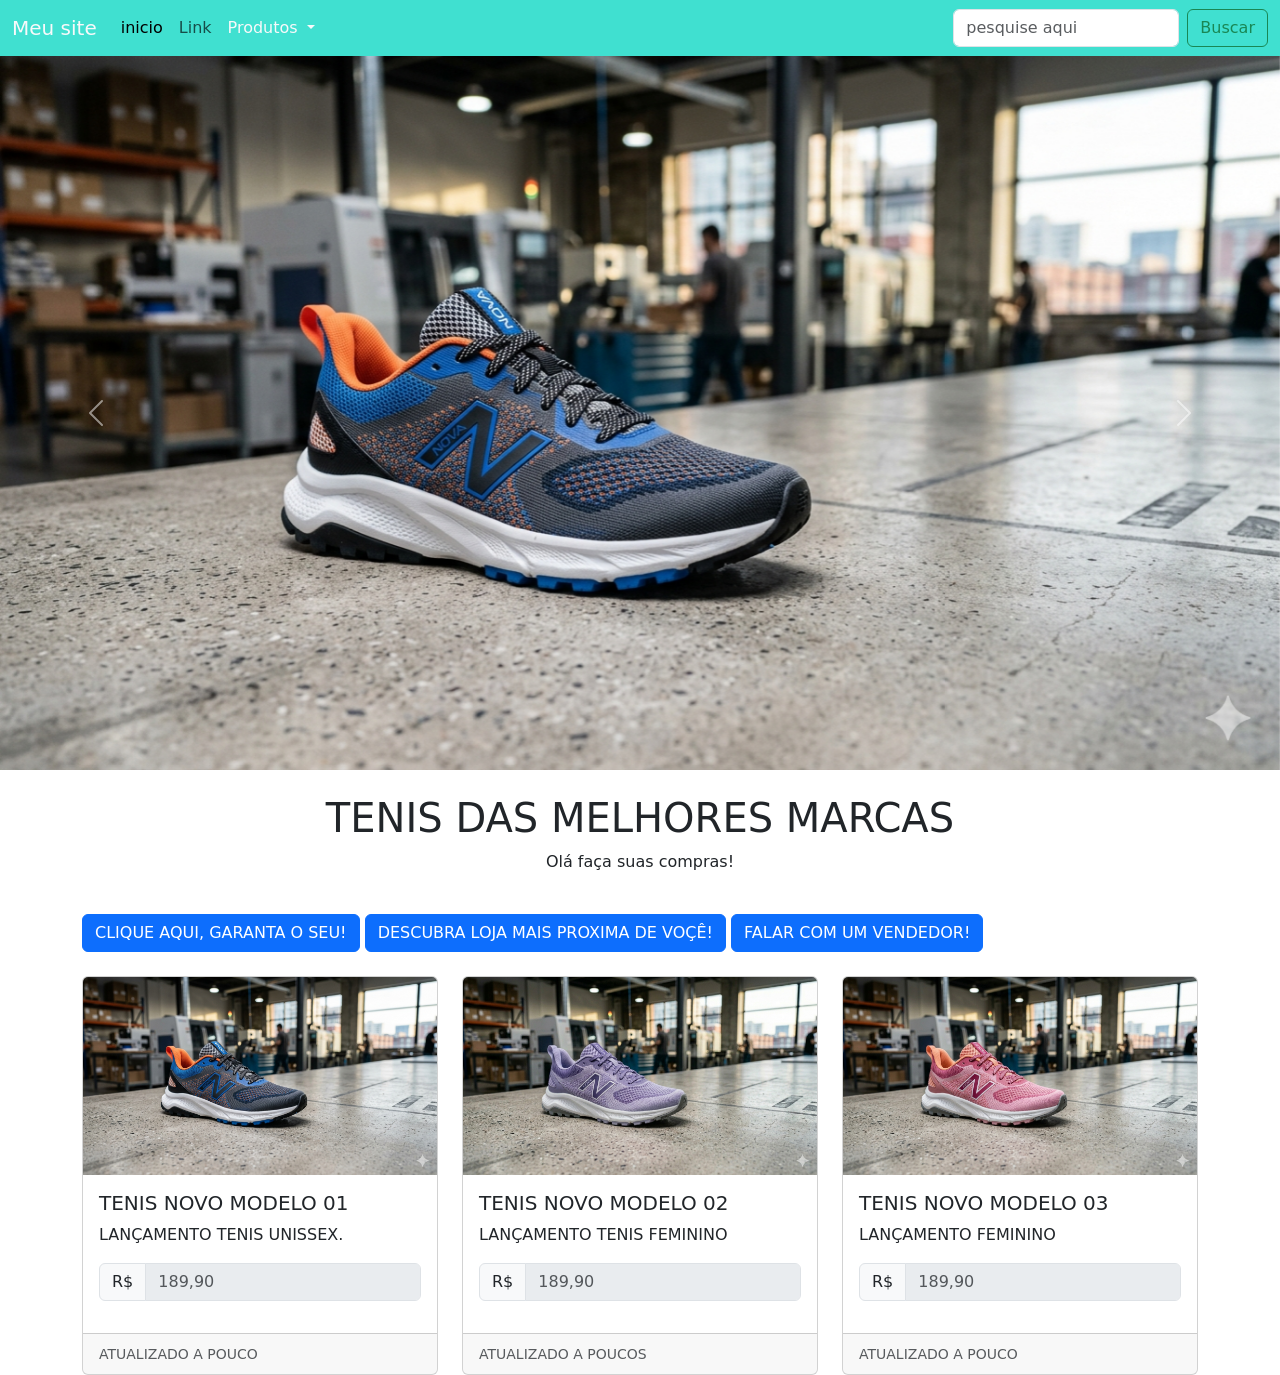
==== index.html @ 1cbfd40e "Hj adiconei imangens, criei cards,adicionaie valores e descrições dos itens do site" ====
<!DOCTYPE html>
<html lang="pt-br">

<head>
    <meta charset="UTF-8">
    <meta name="viewport" content="width=device-width, initial-scale=1.0">
    <title>Eduarda melo</title>
    <link rel="stylesheet" href="style.css">
    <link href="https://cdn.jsdelivr.net/npm/bootstrap@5.3.8/dist/css/bootstrap.min.css" rel="stylesheet"
        integrity="sha384-sRIl4kxILFvY47J16cr9ZwB07vP4J8+LH7qKQnuqkuIAvNWLzeN8tE5YBujZqJLB" crossorigin="anonymous">
</head>

<body>
    <nav class="navbar navbar-expand-lg text-light" style="background-color: turquoise;" ">
  <div class=" container-fluid">
        <a class="navbar-brand text-light" href="#">Meu site</a>
        <button class="navbar-toggler" type="button" data-bs-toggle="collapse" data-bs-target="#navbarSupportedContent"
            aria-controls="navbarSupportedContent" aria-expanded="false" aria-label="Toggle navigation">
            <span class="navbar-toggler-icon"></span>
        </button>
        <div class="collapse navbar-collapse" id="navbarSupportedContent">
            <ul class="navbar-nav me-auto mb-2 mb-lg-0">
                <li class="nav-item">
                    <a class="nav-link active" aria-current="page" href="#">inicio
                    </a>
                </li>
                <li class="nav-item">
                    <a class="nav-link" href="#">Link</a>
                </li>
                <li class="nav-item dropdown">
                    <a class="nav-link dropdown-toggle text-light href=" #" role="button" data-bs-toggle="dropdown"
                        aria-expanded="false">
                        Produtos
                    </a>
                    <ul class="dropdown-menu">
                        <li><a class="dropdown-item" href="#">Celulares</a></li>
                        <li><a class="dropdown-item" href="#">Air fry </a></li>
                        - <li>
                            <hr class="dropdown-divider">
                        </li>
                        <li><a class="dropdown-item" href="#">Something else here</a></li>
                    </ul>
                </li>
            </ul>
            <form class="d-flex" role="search">
                <input class="form-control me-2" type="search" placeholder="pesquise aqui" aria-label="Search" />
                <button class="btn btn-outline-success" type="submit">Buscar
                </button>
            </form>
        </div>
        </div>
    </nav>

    <div id="carouselExample" class="carousel slide">
        <div class="carousel-inner">
            <div class="carousel-item active">
                <img src="/imagens/tenis1.png" class="d-block w-100" alt="...">
            </div>
            <div class="carousel-item">
                <img src="imagens/tenis2.png" class="d-block w-100" alt="...">
            </div>
            <div class="carousel-item">
                <img src="imagens/tenis3.png" class="d-block w-100" alt="...">
            </div>
            <div class="carousel-item">
                <img src="imagens/tenis2.png" class="d-block w-100" alt="...">
            </div>
        </div>
        <button class="carousel-control-prev" type="button" data-bs-target="#carouselExample" data-bs-slide="prev">
            <span class="carousel-control-prev-icon" aria-hidden="true"></span>
            <span class="visually-hidden">Previous</span>
        </button>
        <button class="carousel-control-next" type="button" data-bs-target="#carouselExample" data-bs-slide="next">
            <span class="carousel-control-next-icon" aria-hidden="true"></span>
            <span class="visually-hidden">Next</span>
        </button>


    </div>
    <div class="container">
        <br>

        <h1 class="text-center">TENIS DAS MELHORES MARCAS</h1>
        <p class="text-center">Olá faça suas compras!</p>
        <br>
        <a href="" class="btn btn-primary">CLIQUE AQUI, GARANTA O SEU!</a>
        <a href="" class="btn btn-primary">DESCUBRA LOJA MAIS PROXIMA DE VOÇÊ!</a>
        <a href="" class="btn btn-primary">FALAR COM UM VENDEDOR!</a>
        <br>
        <br>
        <div class="row row-cols-1 row-cols-md-3 g-4">
            <div class="col">
                <div class="card h-100">
                    <img src="imagens/tenis1.png" class="card-img-top" alt="...">
                    <div class="card-body">
                        <h5 class="card-title">TENIS NOVO MODELO 01</h5>
                        <p class="card-text">LANÇAMENTO TENIS UNISSEX.</p>
                        <div class="input-group mb-3">
                            <span class="input-group-text">R$ </span>
                            <input type="text" class="form-control" placeholder="189,90" disabled>
                        </div>

                    </div>
                    <div class="card-footer">
                        <small class="text-body-secondary">ATUALIZADO A POUCO</small>
                    </div>
                </div>
            </div>
            <div class="col">
                <div class="card h-100">
                    <img src="imagens/tenis2.png" class="card-img-top" alt="...">
                    <div class="card-body">
                        <h5 class="card-title">TENIS NOVO MODELO 02</h5>
                        <p class="card-text">LANÇAMENTO TENIS FEMININO</p>
                                                <div class="input-group mb-3">
                            <span class="input-group-text">R$ </span>
                            <input type="text" class="form-control" placeholder="189,90" disabled>
                        </div>
                    </div>
                    <div class="card-footer">
                        <small class="text-body-secondary">ATUALIZADO A POUCOS</small>
                    </div>
                </div>
            </div>
            <div class="col">
                <div class="card h-100">
                    <img src="imagens/tenis3.png" class="card-img-top" alt="...">
                    <div class="card-body">
                        <h5 class="card-title">TENIS NOVO MODELO 03</h5>
                        <p class="card-text">LANÇAMENTO FEMININO </p>
                                                <div class="input-group mb-3">
                            <span class="input-group-text">R$ </span>
                            <input type="text" class="form-control" placeholder="189,90" disabled>
                        </div>
                    </div>
                    <div class="card-footer">
                        <small class="text-body-secondary">ATUALIZADO A POUCO</small>
                    </div>
                </div>
            </div>
        </div>
    </div>
</body>
<script src="https://cdn.jsdelivr.net/npm/bootstrap@5.3.8/dist/js/bootstrap.bundle.min.js"
    integrity="sha384-FKyoEForCGlyvwx9Hj09JcYn3nv7wiPVlz7YYwJrWVcXK/BmnVDxM+D2scQbITxI"
    crossorigin="anonymous"></script>

</html>
---- style.css ----
body {
     font-family:Arial, sans-serif;
    background-color: #f0bf97;
    color: #e914c9;
}
h1{
    color:rgb(0, 0, 0);
}
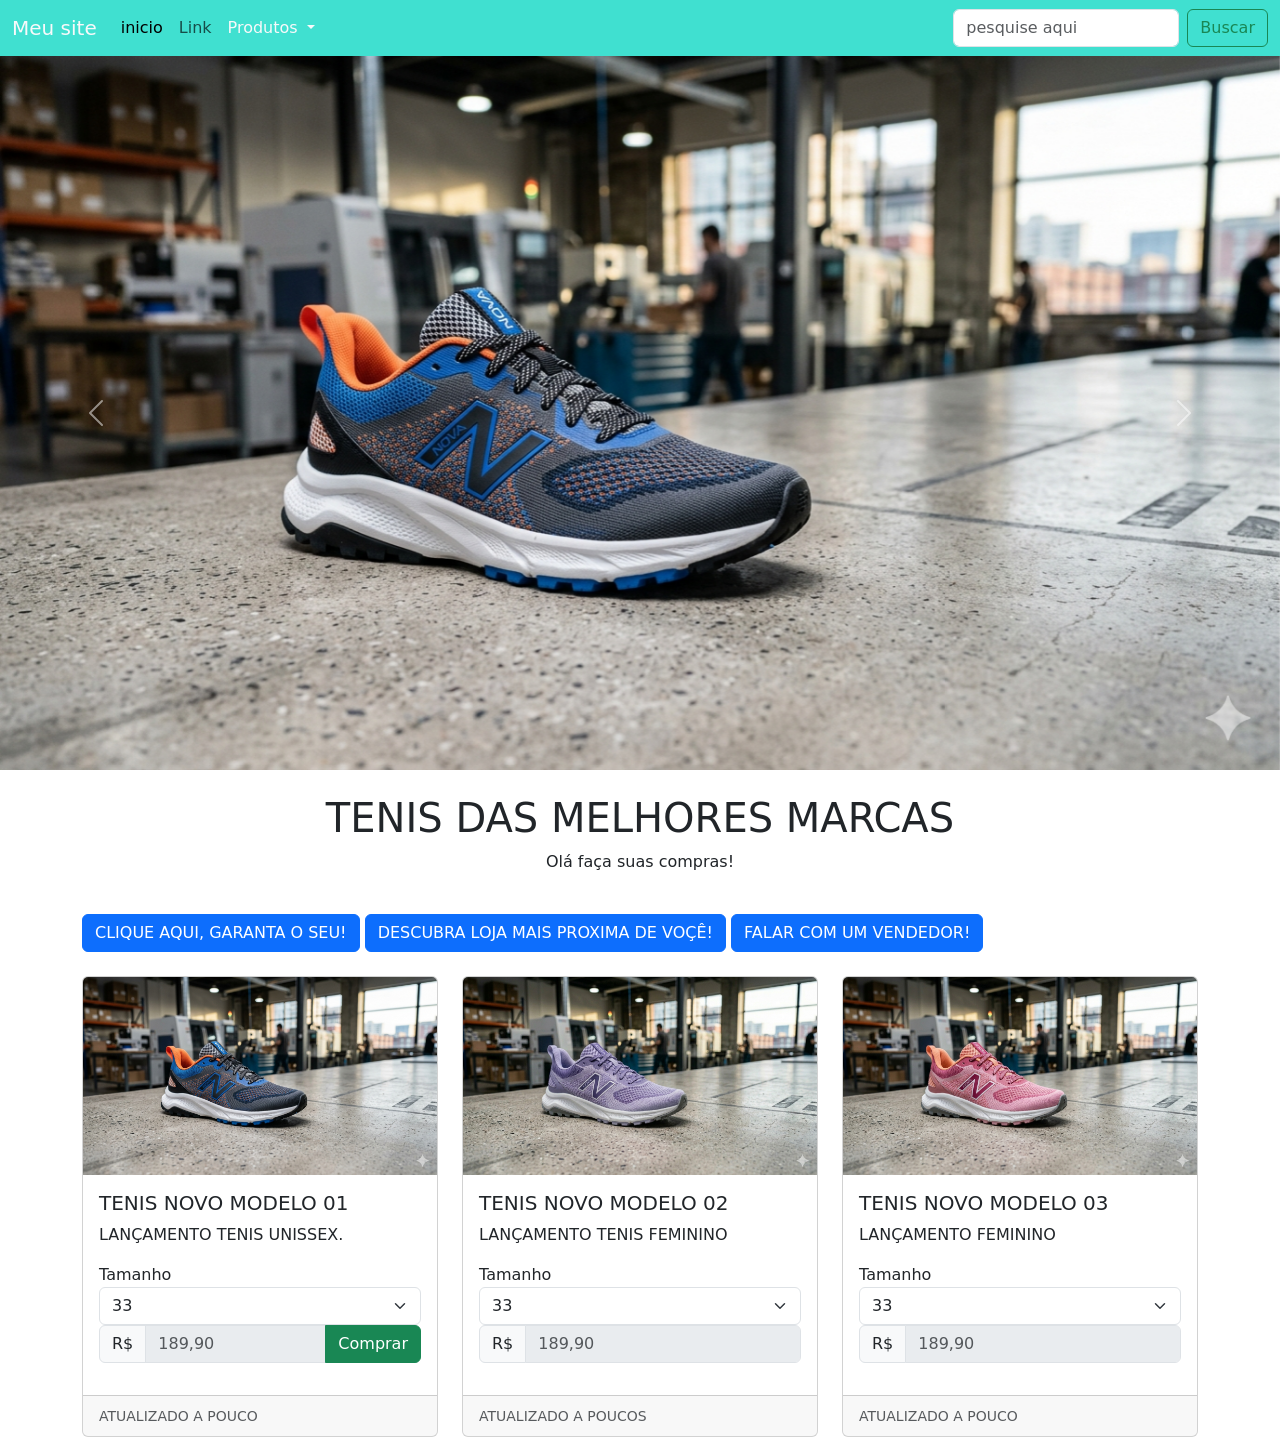
==== commit 8eb1b30a: "incluir o botão de compra, criação de pag, css, programação no JS." ====
--- a/index.html
+++ b/index.html
@@ -54,17 +54,15 @@
     <div id="carouselExample" class="carousel slide">
         <div class="carousel-inner">
             <div class="carousel-item active">
-                <img src="/imagens/tenis1.png" class="d-block w-100" alt="...">
+                <img src="/imagens/tenis1fb/tenis1.png" class="d-block w-100" alt="...">
             </div>
             <div class="carousel-item">
-                <img src="imagens/tenis2.png" class="d-block w-100" alt="...">
+                <img src="imagens/tenis2/tenis2.png" class="d-block w-100" alt="...">
             </div>
             <div class="carousel-item">
-                <img src="imagens/tenis3.png" class="d-block w-100" alt="...">
+                <img src="imagens/tenis3/tenis3.png" class="d-block w-100" alt="...">
             </div>
-            <div class="carousel-item">
-                <img src="imagens/tenis2.png" class="d-block w-100" alt="...">
-            </div>
+
         </div>
         <button class="carousel-control-prev" type="button" data-bs-target="#carouselExample" data-bs-slide="prev">
             <span class="carousel-control-prev-icon" aria-hidden="true"></span>
@@ -91,13 +89,27 @@
         <div class="row row-cols-1 row-cols-md-3 g-4">
             <div class="col">
                 <div class="card h-100">
-                    <img src="imagens/tenis1.png" class="card-img-top" alt="...">
+                    <img src="imagens/tenis1fb/tenis1.png
+                    " class="card-img-top" alt="...">
                     <div class="card-body">
                         <h5 class="card-title">TENIS NOVO MODELO 01</h5>
                         <p class="card-text">LANÇAMENTO TENIS UNISSEX.</p>
+                        <label for="" class="card-text">Tamanho</label>
+                            <select class="form-select">
+                                <option value="33">33</option>
+                                <option value="34">34</option>
+                                <option value="35">35</option>
+                                <option value="36">36</option>
+                                <option value="37">37</option>
+                                <option value="38">38</option>
+                                <option value="39">39</option>
+                                <option value="40">40</option>
+                                <option value="41">41</option>
+                            </select>
                         <div class="input-group mb-3">
                             <span class="input-group-text">R$ </span>
                             <input type="text" class="form-control" placeholder="189,90" disabled>
+                            <a href="tenis1.html" class="btn btn-success">Comprar</a>
                         </div>
 
                     </div>
@@ -108,10 +120,22 @@
             </div>
             <div class="col">
                 <div class="card h-100">
-                    <img src="imagens/tenis2.png" class="card-img-top" alt="...">
+                    <img src="imagens/tenis2/tenis2.png" class="card-img-top" alt="...">
                     <div class="card-body">
                         <h5 class="card-title">TENIS NOVO MODELO 02</h5>
                         <p class="card-text">LANÇAMENTO TENIS FEMININO</p>
+                            <label for="" class="card-text">Tamanho</label>
+                            <select class="form-select">
+                                <option value="33">33</option>
+                                <option value="34">34</option>
+                                <option value="35">35</option>
+                                <option value="36">36</option>
+                                <option value="37">37</option>
+                                <option value="38">38</option>
+                                <option value="39">39</option>
+                                <option value="40">40</option>
+                                <option value="41">41</option>
+                            </select>
                                                 <div class="input-group mb-3">
                             <span class="input-group-text">R$ </span>
                             <input type="text" class="form-control" placeholder="189,90" disabled>
@@ -124,10 +148,23 @@
             </div>
             <div class="col">
                 <div class="card h-100">
-                    <img src="imagens/tenis3.png" class="card-img-top" alt="...">
+                    <img src="imagens/tenis3/tenis3.png" class="card-img-top" alt="...">
+                    
                     <div class="card-body">
                         <h5 class="card-title">TENIS NOVO MODELO 03</h5>
                         <p class="card-text">LANÇAMENTO FEMININO </p>
+                        <label for="" class="card-text">Tamanho</label>
+                            <select class="form-select">
+                                <option value="33">33</option>
+                                <option value="34">34</option>
+                                <option value="35">35</option>
+                                <option value="36">36</option>
+                                <option value="37">37</option>
+                                <option value="38">38</option>
+                                <option value="39">39</option>
+                                <option value="40">40</option>
+                                <option value="41">41</option>
+                            </select>
                                                 <div class="input-group mb-3">
                             <span class="input-group-text">R$ </span>
                             <input type="text" class="form-control" placeholder="189,90" disabled>
--- a/style.css
+++ b/style.css
@@ -5,4 +5,48 @@
 }
 h1{
     color:rgb(0, 0, 0);
+}
+
+.magnifier-container {
+    position: relative;
+    cursor: crosshair;
+    overflow: hidden;
+}
+
+.lupa {
+    position: absolute;
+    width: 140px;
+    height: 140px;
+    border: 2px solid rgba(255, 255, 255, 0.95);
+    outline: 1px solid rgba(0, 0, 0, 0.08);
+    border-radius: 50%;
+    pointer-events: none;
+    background-repeat: no-repeat;
+    box-shadow:
+        0 16px 28px rgba(0, 0, 0, 0.25),
+        inset 0 0 0 10px rgba(255, 255, 255, 0.22),
+        inset 0 10px 24px rgba(255, 255, 255, 0.32);
+    opacity: 0;
+    visibility: hidden;
+    transform: scale(0.9);
+    transition: opacity 0.18s ease, transform 0.2s ease, visibility 0.2s ease;
+    z-index: 10;
+}
+
+.lupa::after {
+    content: "";
+    position: absolute;
+    top: 14px;
+    left: 22px;
+    width: 44px;
+    height: 20px;
+    border-radius: 999px;
+    background: linear-gradient(to right, rgba(255, 255, 255, 0.78), rgba(255, 255, 255, 0));
+    transform: rotate(-22deg);
+}
+
+.lupa.ativa {
+    opacity: 1;
+    visibility: visible;
+    transform: scale(1);
 }
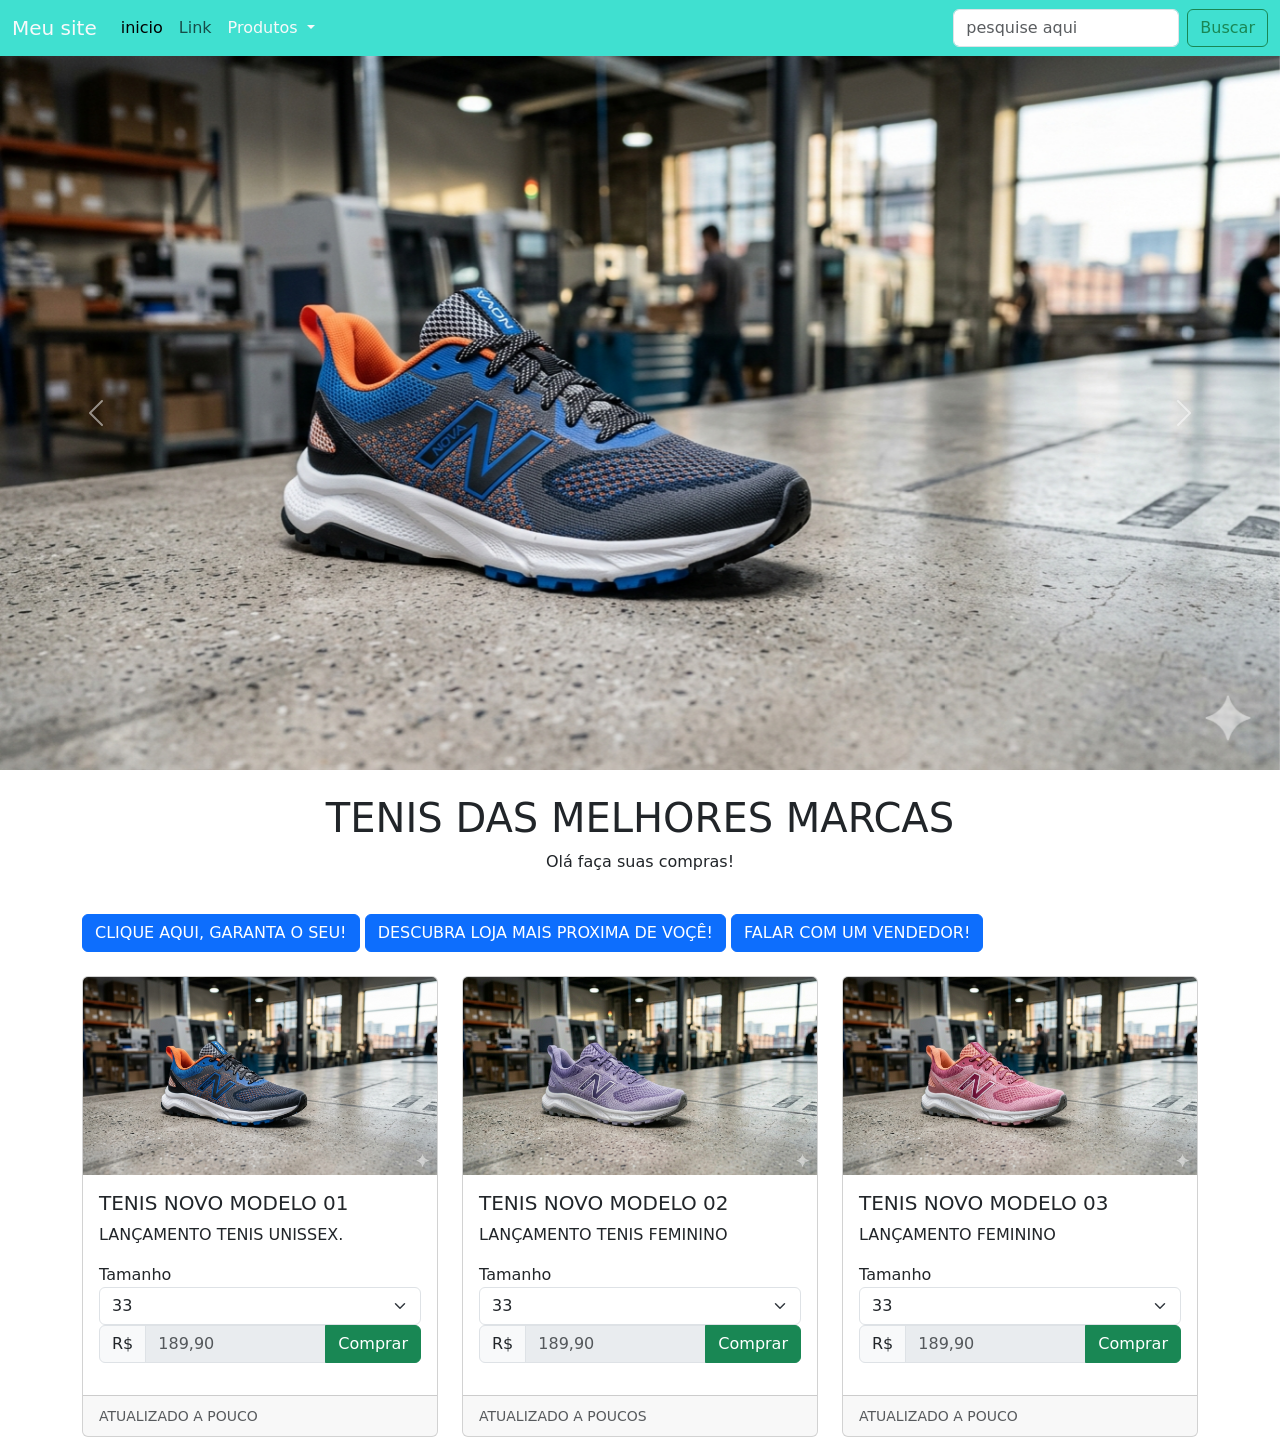
==== commit 4a2dc7fb: "criando tenis2 tenis3" ====
--- a/index.html
+++ b/index.html
@@ -139,6 +139,7 @@
                                                 <div class="input-group mb-3">
                             <span class="input-group-text">R$ </span>
                             <input type="text" class="form-control" placeholder="189,90" disabled>
+                            <a href="tenis2.html" class="btn btn-success">Comprar</a>
                         </div>
                     </div>
                     <div class="card-footer">
@@ -168,6 +169,7 @@
                                                 <div class="input-group mb-3">
                             <span class="input-group-text">R$ </span>
                             <input type="text" class="form-control" placeholder="189,90" disabled>
+                            <a href="tenis3.html" class="btn btn-success">Comprar</a>
                         </div>
                     </div>
                     <div class="card-footer">
